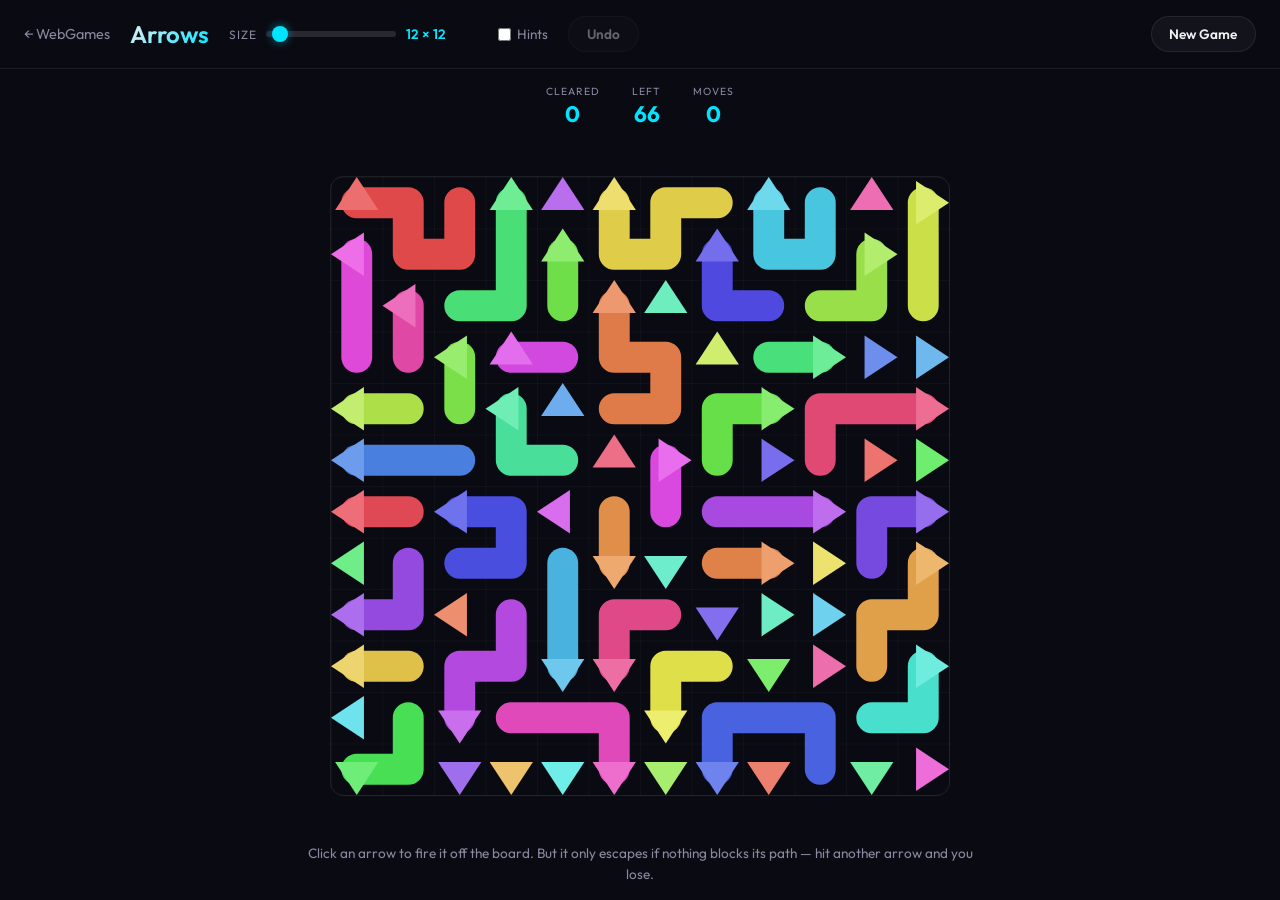
==== games/arrows/index.html @ 656e9ade "Basic arrow game." ====
<!DOCTYPE html>
<html lang="en">
<head>
  <meta charset="UTF-8">
  <meta name="viewport" content="width=device-width, initial-scale=1.0">
  <title>Arrows — WebGames</title>
  <link rel="preconnect" href="https://fonts.googleapis.com">
  <link rel="preconnect" href="https://fonts.gstatic.com" crossorigin>
  <link href="https://fonts.googleapis.com/css2?family=Outfit:wght@300;400;600;700&display=swap" rel="stylesheet">
  <link rel="stylesheet" href="style.css">
</head>
<body>
  <div class="game-layout">
    <header class="game-header">
      <a href="../../" class="back-link">← WebGames</a>
      <h1>Arrows</h1>

      <div class="size-picker" id="size-picker">
        <span class="size-picker__label">Size</span>
        <input type="range" id="size-range" class="size-range" min="10" max="50" step="1" value="12">
        <span class="size-picker__value" id="size-value">12 × 12</span>
      </div>

      <label class="hints-toggle" title="Highlight safe (green) and unsafe (red) arrows on hover">
        <input type="checkbox" id="hints-toggle">
        <span>Hints</span>
      </label>

      <button class="tool-btn" id="btn-undo" disabled>Undo</button>
      <button class="tool-btn tool-btn--primary" id="btn-new">New Game</button>
    </header>

    <main class="game-container">
      <div class="stat-bar">
        <span class="stat"><span class="stat__label">Cleared</span><span class="stat__value" id="stat-cleared">0</span></span>
        <span class="stat"><span class="stat__label">Left</span><span class="stat__value" id="stat-left">0</span></span>
        <span class="stat"><span class="stat__label">Moves</span><span class="stat__value" id="stat-moves">0</span></span>
      </div>

      <div class="board-wrap">
        <svg id="board" class="board" xmlns="http://www.w3.org/2000/svg"></svg>
      </div>

      <p class="hint-text">Click an arrow to fire it off the board. But it only escapes
        if nothing blocks its path — hit another arrow and you lose.</p>
    </main>
  </div>

  <div class="overlay overlay--hidden" id="end-overlay">
    <div class="overlay-content">
      <h2 id="end-title">Cleared!</h2>
      <p id="end-message"></p>
      <div class="end-stats" id="end-stats"></div>
      <div class="overlay-actions">
        <button class="tool-btn" id="btn-undo-overlay">Undo Last Move</button>
        <button class="btn-start" id="btn-play-again">New Game</button>
      </div>
    </div>
  </div>

  <script type="module" src="arrows.js"></script>
</body>
</html>
---- games/arrows/style.css ----
:root {
  --bg-deep: #0a0a12;
  --bg-panel: rgba(255, 255, 255, 0.04);
  --border-subtle: rgba(255, 255, 255, 0.08);
  --text-primary: #f0f0f5;
  --text-muted: #8888a0;
  --accent-cyan: #00e5ff;
  --font: 'Outfit', system-ui, sans-serif;
}

*,
*::before,
*::after {
  box-sizing: border-box;
  margin: 0;
  padding: 0;
}

body {
  font-family: var(--font);
  background: var(--bg-deep);
  color: var(--text-primary);
  min-height: 100vh;
  overflow: hidden;
}

.game-layout {
  display: flex;
  flex-direction: column;
  height: 100vh;
}

/* ---- Header ---- */
.game-header {
  display: flex;
  align-items: center;
  gap: 1.25rem;
  padding: 1rem 1.5rem;
  border-bottom: 1px solid var(--border-subtle);
  flex-wrap: wrap;
}

.back-link {
  color: var(--text-muted);
  text-decoration: none;
  font-size: 0.9rem;
  transition: color 0.2s;
}

.back-link:hover {
  color: var(--accent-cyan);
}

.game-header h1 {
  font-size: 1.5rem;
  font-weight: 600;
  background: linear-gradient(135deg, var(--text-primary), var(--accent-cyan));
  -webkit-background-clip: text;
  -webkit-text-fill-color: transparent;
  background-clip: text;
}

.size-picker {
  display: flex;
  align-items: center;
  gap: 0.6rem;
}

.size-picker__label {
  font-size: 0.75rem;
  text-transform: uppercase;
  letter-spacing: 0.08em;
  color: var(--text-muted);
}

.size-range {
  -webkit-appearance: none;
  appearance: none;
  width: 130px;
  height: 6px;
  border-radius: 100px;
  background: rgba(255, 255, 255, 0.12);
  cursor: pointer;
}

.size-range::-webkit-slider-thumb {
  -webkit-appearance: none;
  appearance: none;
  width: 16px;
  height: 16px;
  border-radius: 50%;
  background: var(--accent-cyan);
  box-shadow: 0 0 10px rgba(0, 229, 255, 0.5);
  cursor: pointer;
}

.size-range::-moz-range-thumb {
  width: 16px;
  height: 16px;
  border: none;
  border-radius: 50%;
  background: var(--accent-cyan);
  box-shadow: 0 0 10px rgba(0, 229, 255, 0.5);
  cursor: pointer;
}

.size-picker__value {
  font-size: 0.85rem;
  font-weight: 600;
  color: var(--accent-cyan);
  min-width: 4.5rem;
}

.hints-toggle {
  display: flex;
  align-items: center;
  gap: 0.4rem;
  font-size: 0.85rem;
  color: var(--text-muted);
  cursor: pointer;
  user-select: none;
}

.hints-toggle input {
  accent-color: var(--accent-cyan);
  cursor: pointer;
}

.tool-btn {
  font-family: var(--font);
  font-size: 0.85rem;
  font-weight: 600;
  padding: 0.5rem 1.1rem;
  border: 1px solid var(--border-subtle);
  border-radius: 100px;
  background: var(--bg-panel);
  color: var(--text-primary);
  cursor: pointer;
  transition: border-color 0.2s, color 0.2s, opacity 0.2s;
}

.tool-btn:hover:not(:disabled) {
  border-color: rgba(0, 229, 255, 0.4);
  color: var(--accent-cyan);
}

.tool-btn:disabled {
  opacity: 0.4;
  cursor: default;
}

.tool-btn--primary {
  margin-left: auto;
}

/* ---- Container ---- */
.game-container {
  flex: 1;
  display: flex;
  flex-direction: column;
  align-items: center;
  justify-content: center;
  gap: 1rem;
  padding: 1rem;
  min-height: 0;
}

.stat-bar {
  display: flex;
  gap: 2rem;
}

.stat {
  display: flex;
  flex-direction: column;
  align-items: center;
  gap: 0.15rem;
}

.stat__label {
  font-size: 0.65rem;
  text-transform: uppercase;
  letter-spacing: 0.1em;
  color: var(--text-muted);
}

.stat__value {
  font-size: 1.4rem;
  font-weight: 700;
  color: var(--accent-cyan);
}

/* ---- Board ---- */
.board-wrap {
  flex: 1;
  min-height: 0;
  display: flex;
  align-items: center;
  justify-content: center;
  width: 100%;
}

.board {
  height: 100%;
  max-height: min(70vh, 620px);
  aspect-ratio: 1;
  max-width: 100%;
  background:
    linear-gradient(rgba(255, 255, 255, 0.03) 1px, transparent 1px),
    linear-gradient(90deg, rgba(255, 255, 255, 0.03) 1px, transparent 1px);
  background-size: calc(100% / var(--cells, 6)) calc(100% / var(--cells, 6));
  border: 1px solid var(--border-subtle);
  border-radius: 14px;
  overflow: hidden;
}

.arrow {
  cursor: pointer;
  transition: transform 0.42s cubic-bezier(0.5, 0, 0.75, 0.2), opacity 0.42s ease;
}

.arrow__body,
.arrow__head {
  transition: filter 0.15s ease;
}

.arrow:hover .arrow__body,
.arrow:hover .arrow__head {
  filter: brightness(1.18);
}

.arrow--safe .arrow__body { filter: drop-shadow(0 0 6px #22c55e) brightness(1.15); }
.arrow--safe .arrow__head { filter: drop-shadow(0 0 6px #22c55e) brightness(1.15); }
.arrow--danger .arrow__body { filter: drop-shadow(0 0 6px #ef4444) brightness(1.1); }
.arrow--danger .arrow__head { filter: drop-shadow(0 0 6px #ef4444) brightness(1.1); }

.arrow--firing {
  opacity: 0;
  pointer-events: none;
}

.arrow--crash .arrow__body,
.arrow--crash .arrow__head {
  fill: #ef4444 !important;
  stroke: #ef4444 !important;
  animation: shake 0.5s ease;
}

.arrow--hit .arrow__body,
.arrow--hit .arrow__head {
  filter: drop-shadow(0 0 10px #ef4444) brightness(1.2);
}

@keyframes shake {
  0%, 100% { transform: translateX(0); }
  20%, 60% { transform: translateX(-8px); }
  40%, 80% { transform: translateX(8px); }
}

.hint-text {
  color: var(--text-muted);
  font-size: 0.85rem;
  text-align: center;
  max-width: 42rem;
  line-height: 1.5;
}

/* ---- End overlay ---- */
.overlay {
  position: fixed;
  inset: 0;
  display: flex;
  align-items: center;
  justify-content: center;
  background: rgba(10, 10, 18, 0.75);
  backdrop-filter: blur(8px);
  z-index: 10;
}

.overlay--hidden {
  display: none;
}

.overlay-content {
  text-align: center;
  padding: 2.5rem;
  background: var(--bg-panel);
  border: 1px solid var(--border-subtle);
  border-radius: 16px;
  backdrop-filter: blur(12px);
  max-width: 90vw;
  width: 30rem;
}

.overlay-content h2 {
  font-size: 2rem;
  font-weight: 700;
  margin-bottom: 0.5rem;
}

.end-title--win {
  background: linear-gradient(135deg, #22c55e, var(--accent-cyan));
  -webkit-background-clip: text;
  -webkit-text-fill-color: transparent;
  background-clip: text;
}

.overlay-content p {
  color: var(--text-muted);
  line-height: 1.5;
  margin-bottom: 1.5rem;
}

.end-stats {
  display: flex;
  justify-content: center;
  gap: 2rem;
  margin-bottom: 1.75rem;
}

.end-stat__value {
  font-size: 1.8rem;
  font-weight: 700;
  color: var(--accent-cyan);
}

.end-stat__label {
  display: block;
  font-size: 0.7rem;
  text-transform: uppercase;
  letter-spacing: 0.08em;
  color: var(--text-muted);
  margin-top: 0.2rem;
}

.overlay-actions {
  display: flex;
  gap: 0.75rem;
  justify-content: center;
  flex-wrap: wrap;
}

.btn-start {
  font-family: var(--font);
  font-size: 1rem;
  font-weight: 600;
  padding: 0.75rem 2rem;
  border: none;
  border-radius: 100px;
  background: linear-gradient(135deg, #00e5ff, #0099cc);
  color: #0a0a12;
  cursor: pointer;
  transition: transform 0.2s, box-shadow 0.2s;
}

.btn-start:hover {
  transform: scale(1.05);
  box-shadow: 0 0 30px rgba(0, 229, 255, 0.4);
}

@media (max-width: 620px) {
  .game-header {
    padding: 0.8rem 1rem;
    gap: 0.8rem;
  }
  .game-header h1 { font-size: 1.2rem; }
  .tool-btn--primary { margin-left: 0; }
  .hint-text { font-size: 0.78rem; }
}
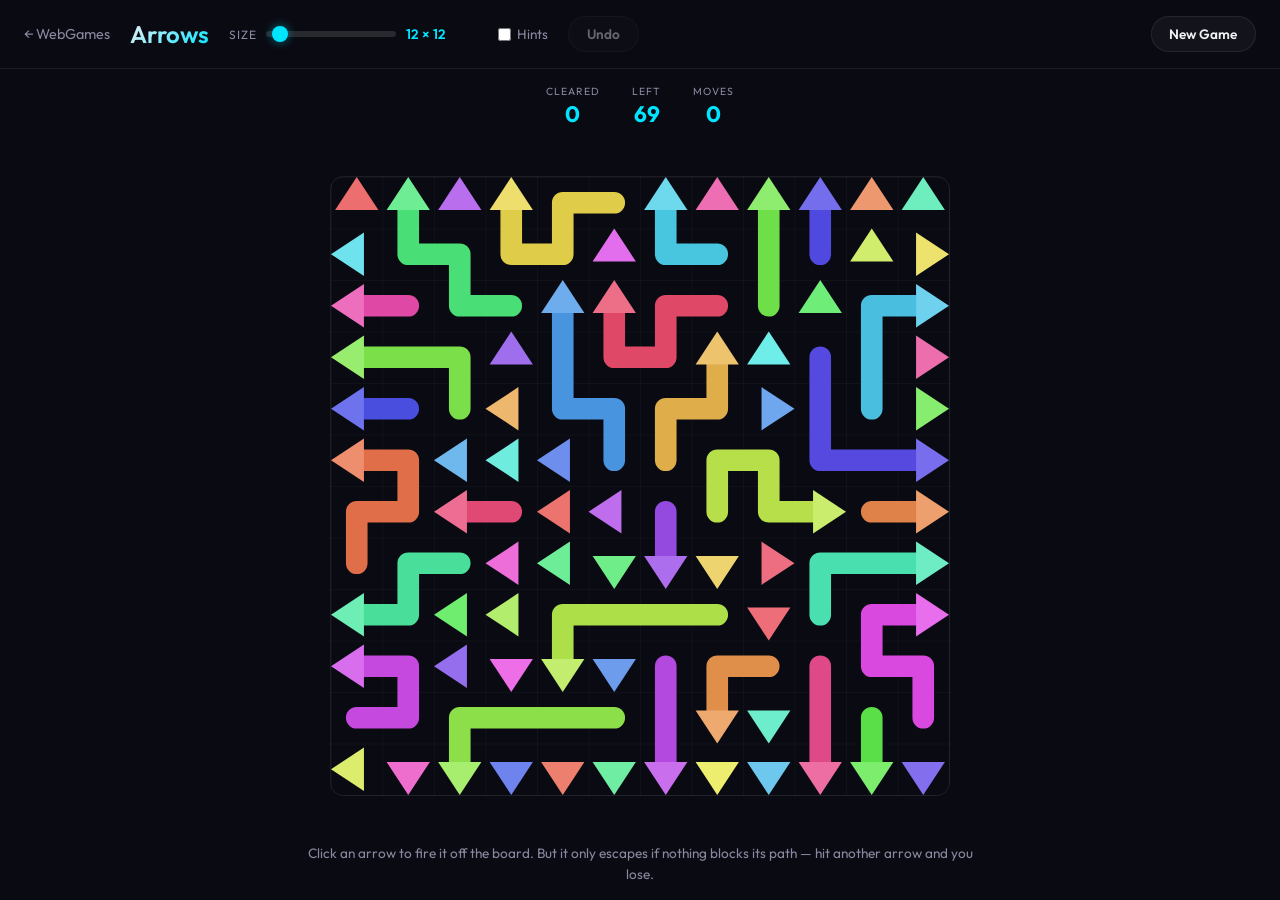
==== commit 91dad87c: "Deploy scripts." ====
--- a/games/arrows/index.html
+++ b/games/arrows/index.html
@@ -1,6 +1,14 @@
 <!DOCTYPE html>
 <html lang="en">
 <head>
+  <!-- Google tag (gtag.js) -->
+  <script async src="https://www.googletagmanager.com/gtag/js?id=G-6LNMJ1V5Q6"></script>
+  <script>
+    window.dataLayer = window.dataLayer || [];
+    function gtag(){dataLayer.push(arguments);}
+    gtag('js', new Date());
+    gtag('config', 'G-6LNMJ1V5Q6');
+  </script>
   <meta charset="UTF-8">
   <meta name="viewport" content="width=device-width, initial-scale=1.0">
   <title>Arrows — WebGames</title>
--- a/games/arrows/style.css
+++ b/games/arrows/style.css
@@ -234,11 +234,6 @@
 .arrow--danger .arrow__body { filter: drop-shadow(0 0 6px #ef4444) brightness(1.1); }
 .arrow--danger .arrow__head { filter: drop-shadow(0 0 6px #ef4444) brightness(1.1); }
 
-.arrow--firing {
-  opacity: 0;
-  pointer-events: none;
-}
-
 .arrow--crash .arrow__body,
 .arrow--crash .arrow__head {
   fill: #ef4444 !important;
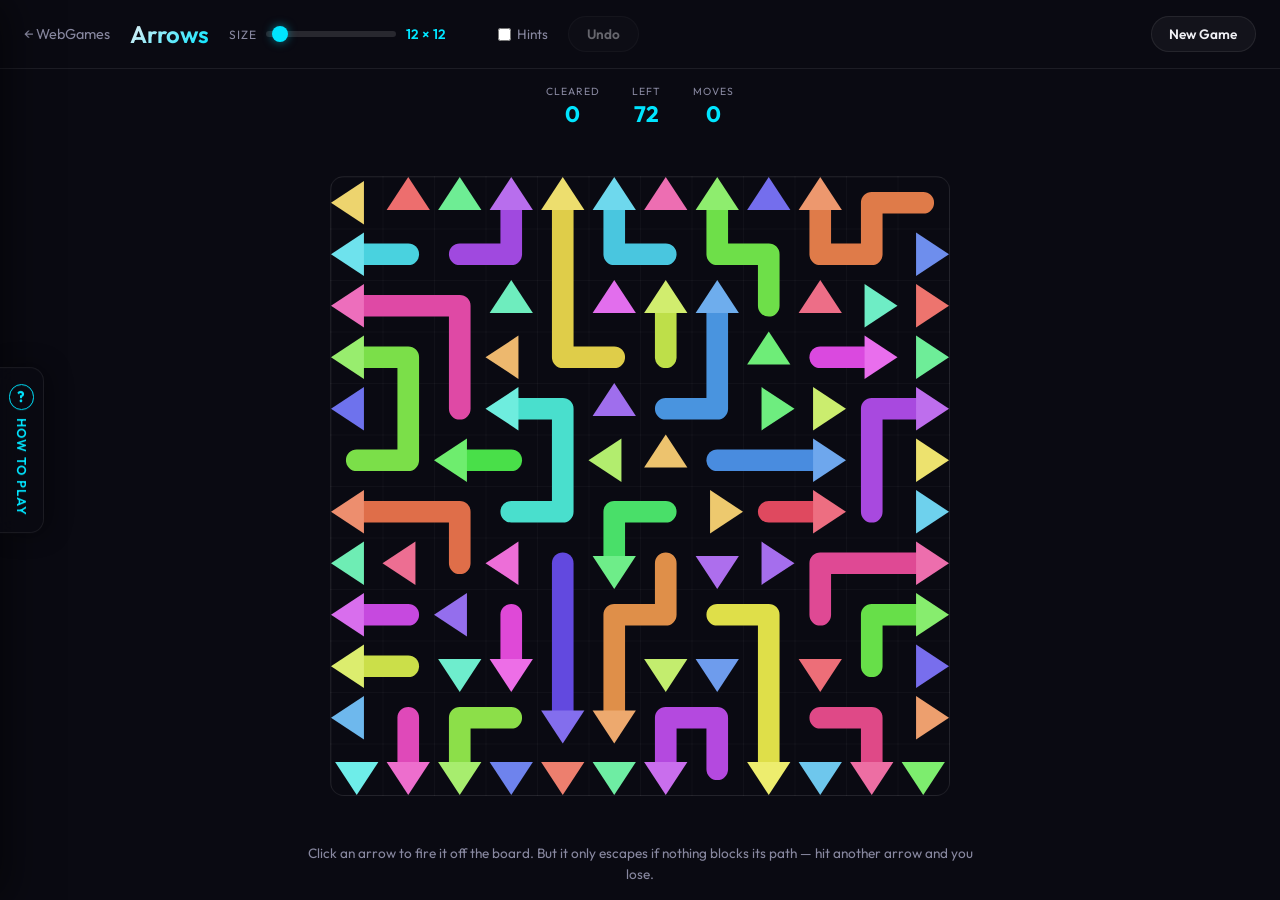
==== commit 1beaa91e: "Bubble chain blast improved." ====
--- a/games/arrows/index.html
+++ b/games/arrows/index.html
@@ -16,8 +16,46 @@
   <link rel="preconnect" href="https://fonts.gstatic.com" crossorigin>
   <link href="https://fonts.googleapis.com/css2?family=Outfit:wght@300;400;600;700&display=swap" rel="stylesheet">
   <link rel="stylesheet" href="style.css">
+  <link rel="stylesheet" href="../../css/flyout.css">
 </head>
 <body>
+  <aside class="flyout" id="flyout">
+    <div class="flyout__panel" role="region" aria-label="How to play Arrows">
+      <span class="flyout__eyebrow">How to Play</span>
+      <h2>Arrows</h2>
+      <p><strong>Arrows</strong> is a board-clearing logic puzzle. The grid is
+        packed with arrows, each pointing in a direction. Click an arrow to
+        <strong>fire it off the board</strong> along the way it points.</p>
+      <p>An arrow only escapes if its path to the edge is <em>completely
+        clear</em>. If another arrow is blocking the way, the shot crashes and
+        you lose. Choose your order carefully to clear every arrow off the
+        board.</p>
+
+      <div class="flyout__divider"></div>
+      <h3>Controls</h3>
+      <ul class="flyout__controls">
+        <li><span class="keys"><kbd>Click</kbd></span><span class="action">Fire the arrow off the board</span></li>
+        <li><span class="keys">Size</span><span class="action">Change the board dimensions</span></li>
+        <li><span class="keys">Hints</span><span class="action">Highlight safe / unsafe arrows on hover</span></li>
+        <li><span class="keys">Undo</span><span class="action">Take back your last move</span></li>
+        <li><span class="keys">New</span><span class="action">Generate a fresh board</span></li>
+      </ul>
+
+      <div class="flyout__divider"></div>
+      <h3>Tips</h3>
+      <ul class="flyout__tips">
+        <li>Arrows on the outer edges are usually safe to fire first.</li>
+        <li>Firing one arrow can open a path for others — plan chains ahead.</li>
+        <li>Turn on Hints while you learn to spot which shots are blocked.</li>
+      </ul>
+    </div>
+    <button class="flyout__tab" type="button" aria-controls="flyout" aria-expanded="false">
+      <span class="flyout__tab-icon">?</span>
+      <span class="flyout__tab-text">How to Play</span>
+    </button>
+  </aside>
+  <div class="flyout__scrim" id="flyout-scrim"></div>
+
   <div class="game-layout">
     <header class="game-header">
       <a href="../../" class="back-link">← WebGames</a>
@@ -67,5 +105,6 @@
   </div>
 
   <script type="module" src="arrows.js"></script>
+  <script src="../../css/flyout.js"></script>
 </body>
 </html>
--- a/css/flyout.css
+++ b/css/flyout.css
@@ -0,0 +1,239 @@
+/* ------------------------------------------------------------------ *
+ *  Shared "How to Play" flyout                                        *
+ *  A left-edge slide-out panel with SEO-friendly game info.          *
+ *  Markup lives in each game's HTML so its text is crawlable.        *
+ * ------------------------------------------------------------------ */
+
+.flyout {
+  --flyout-width: min(360px, 86vw);
+  position: fixed;
+  top: 0;
+  left: 0;
+  height: 100%;
+  width: var(--flyout-width);
+  transform: translateX(-100%);
+  transition: transform 0.35s cubic-bezier(0.4, 0, 0.2, 1);
+  z-index: 950;
+  font-family: var(--font, 'Outfit', system-ui, sans-serif);
+}
+
+.flyout.is-open {
+  transform: translateX(0);
+}
+
+/* --- The always-visible edge tab --- */
+.flyout__tab {
+  position: absolute;
+  left: 100%;
+  top: 50%;
+  transform: translateY(-50%);
+  display: flex;
+  flex-direction: column;
+  align-items: center;
+  gap: 0.5rem;
+  padding: 1rem 0.55rem;
+  border: 1px solid var(--border-subtle, rgba(255, 255, 255, 0.08));
+  border-left: none;
+  border-radius: 0 14px 14px 0;
+  background: rgba(10, 10, 18, 0.85);
+  backdrop-filter: blur(10px);
+  color: var(--accent-cyan, #00e5ff);
+  cursor: pointer;
+  font-family: inherit;
+  font-size: 0.8rem;
+  font-weight: 600;
+  letter-spacing: 0.08em;
+  text-transform: uppercase;
+  box-shadow: 4px 0 24px rgba(0, 0, 0, 0.4);
+  transition: color 0.2s, background 0.2s, box-shadow 0.2s;
+}
+
+.flyout__tab:hover {
+  color: #fff;
+  background: rgba(0, 229, 255, 0.12);
+  box-shadow: 4px 0 32px rgba(0, 229, 255, 0.25);
+}
+
+.flyout__tab-icon {
+  display: grid;
+  place-items: center;
+  width: 1.6rem;
+  height: 1.6rem;
+  border-radius: 50%;
+  border: 1.5px solid currentColor;
+  font-size: 0.95rem;
+  font-weight: 700;
+}
+
+.flyout__tab-text {
+  writing-mode: vertical-rl;
+  text-orientation: mixed;
+}
+
+.flyout.is-open .flyout__tab-icon {
+  transform: rotate(45deg);
+  transition: transform 0.35s;
+}
+
+/* --- The sliding panel --- */
+.flyout__panel {
+  height: 100%;
+  overflow-y: auto;
+  padding: 2rem 1.75rem 2.5rem;
+  background: rgba(14, 14, 24, 0.92);
+  backdrop-filter: blur(18px);
+  border-right: 1px solid var(--border-subtle, rgba(255, 255, 255, 0.08));
+  box-shadow: 8px 0 40px rgba(0, 0, 0, 0.5);
+  color: var(--text-primary, #f0f0f5);
+  scrollbar-width: thin;
+  scrollbar-color: rgba(255, 255, 255, 0.2) transparent;
+}
+
+.flyout__panel::-webkit-scrollbar {
+  width: 8px;
+}
+
+.flyout__panel::-webkit-scrollbar-thumb {
+  background: rgba(255, 255, 255, 0.15);
+  border-radius: 4px;
+}
+
+.flyout__eyebrow {
+  display: inline-block;
+  font-size: 0.7rem;
+  font-weight: 600;
+  letter-spacing: 0.16em;
+  text-transform: uppercase;
+  color: var(--accent-cyan, #00e5ff);
+  margin-bottom: 0.4rem;
+}
+
+.flyout__panel h2 {
+  font-size: 1.55rem;
+  font-weight: 700;
+  line-height: 1.15;
+  margin-bottom: 0.9rem;
+}
+
+.flyout__panel h3 {
+  font-size: 0.95rem;
+  font-weight: 600;
+  letter-spacing: 0.02em;
+  margin: 1.6rem 0 0.7rem;
+  color: #fff;
+}
+
+.flyout__panel p {
+  font-size: 0.92rem;
+  line-height: 1.6;
+  color: var(--text-muted, #8888a0);
+  margin-bottom: 0.85rem;
+}
+
+.flyout__panel p strong {
+  color: var(--text-primary, #f0f0f5);
+  font-weight: 600;
+}
+
+.flyout__divider {
+  height: 1px;
+  margin: 1.4rem 0 0.2rem;
+  background: linear-gradient(
+    90deg,
+    var(--accent-cyan, #00e5ff),
+    transparent
+  );
+  opacity: 0.4;
+}
+
+/* Controls list */
+.flyout__controls {
+  list-style: none;
+  display: flex;
+  flex-direction: column;
+  gap: 0.6rem;
+}
+
+.flyout__controls li {
+  display: flex;
+  align-items: center;
+  gap: 0.75rem;
+  font-size: 0.9rem;
+  line-height: 1.4;
+  color: var(--text-muted, #8888a0);
+}
+
+.flyout__controls .keys {
+  flex: 0 0 auto;
+  display: flex;
+  gap: 0.25rem;
+  min-width: 4.5rem;
+}
+
+.flyout__controls kbd {
+  display: inline-block;
+  min-width: 1.7rem;
+  padding: 0.25rem 0.45rem;
+  border: 1px solid var(--border-subtle, rgba(255, 255, 255, 0.14));
+  border-bottom-width: 2px;
+  border-radius: 6px;
+  background: rgba(255, 255, 255, 0.06);
+  color: var(--text-primary, #f0f0f5);
+  font-family: inherit;
+  font-size: 0.78rem;
+  font-weight: 600;
+  text-align: center;
+  white-space: nowrap;
+}
+
+.flyout__controls .action {
+  color: var(--text-primary, #f0f0f5);
+}
+
+/* Tips list */
+.flyout__tips {
+  list-style: none;
+  display: flex;
+  flex-direction: column;
+  gap: 0.55rem;
+}
+
+.flyout__tips li {
+  position: relative;
+  padding-left: 1.3rem;
+  font-size: 0.9rem;
+  line-height: 1.5;
+  color: var(--text-muted, #8888a0);
+}
+
+.flyout__tips li::before {
+  content: '▸';
+  position: absolute;
+  left: 0;
+  color: var(--accent-cyan, #00e5ff);
+}
+
+/* --- Backdrop --- */
+.flyout__scrim {
+  position: fixed;
+  inset: 0;
+  z-index: 940;
+  background: rgba(0, 0, 0, 0.5);
+  opacity: 0;
+  visibility: hidden;
+  transition: opacity 0.35s, visibility 0.35s;
+}
+
+.flyout__scrim.is-visible {
+  opacity: 1;
+  visibility: visible;
+}
+
+@media (max-width: 640px) {
+  .flyout__panel {
+    padding: 1.5rem 1.25rem 2rem;
+  }
+  .flyout__tab-text {
+    display: none;
+  }
+}
